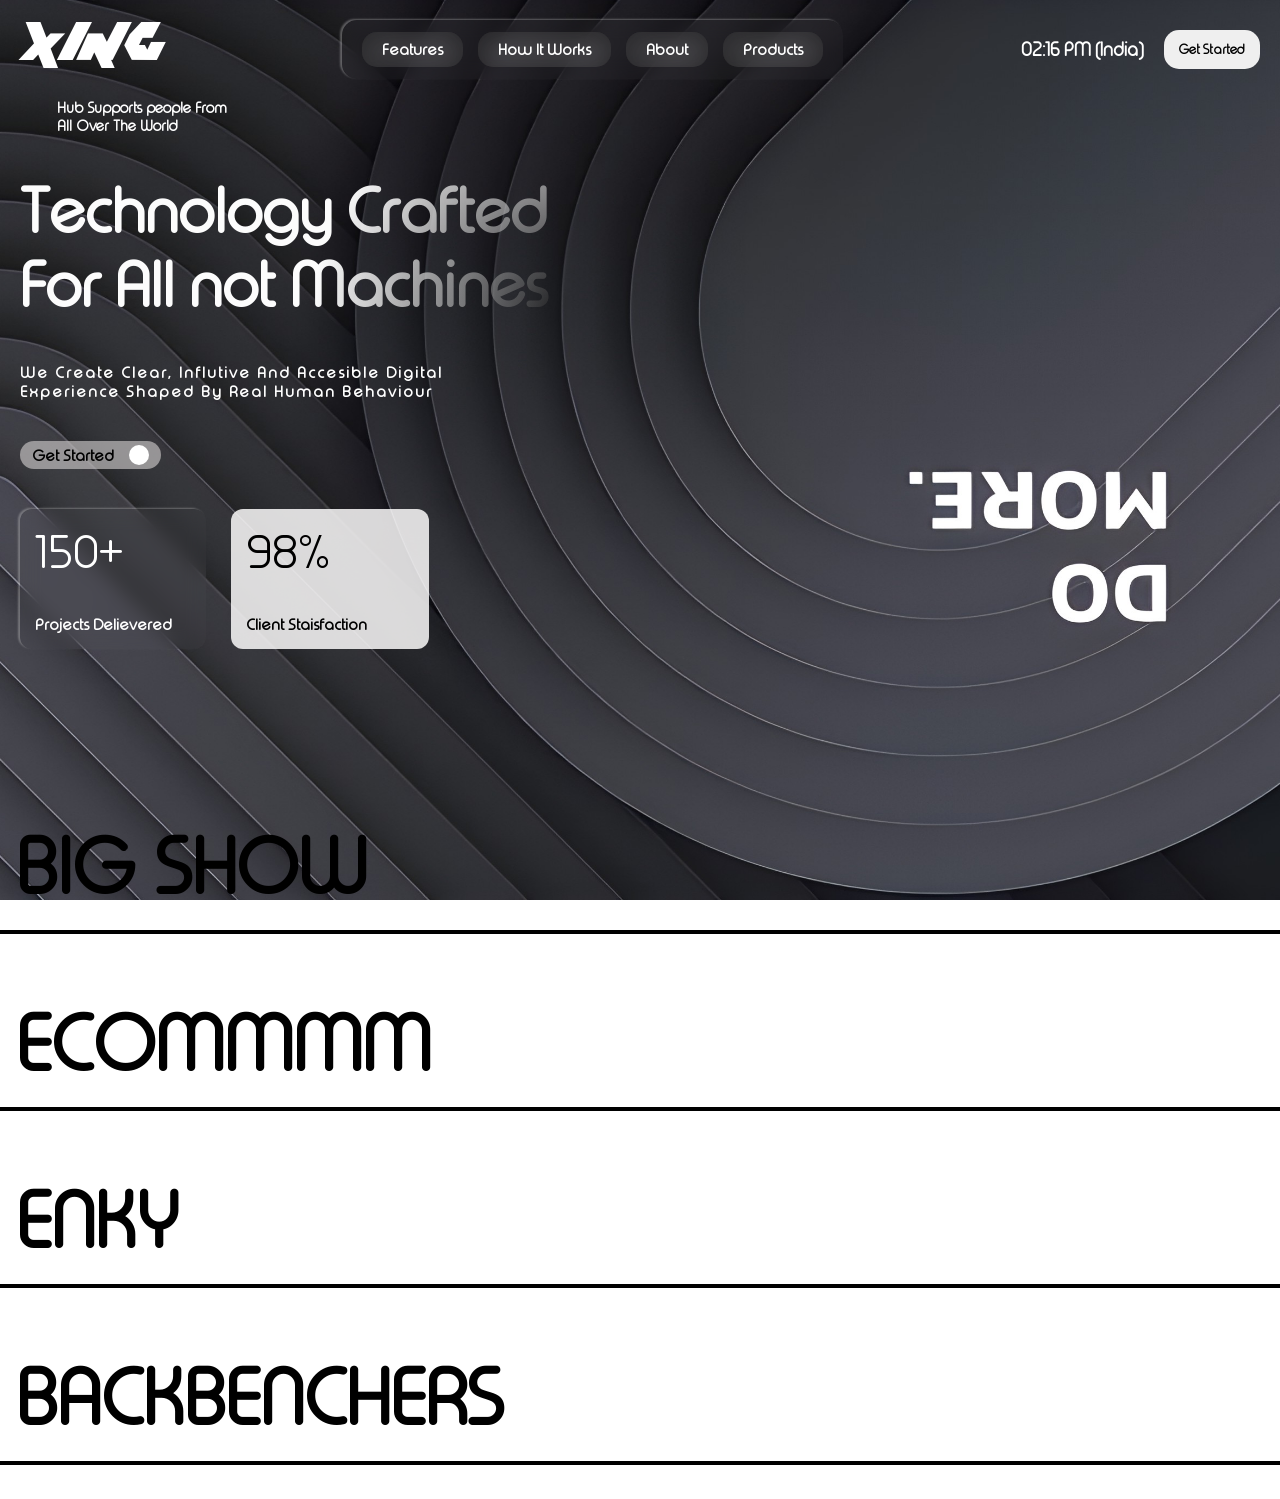
==== index.html @ c9314483 "animations" ====
<!DOCTYPE html>
<html lang="en">
<head>
    <meta charset="UTF-8">
    <meta name="viewport" content="width=device-width, initial-scale=1.0">
    <title>Design-1</title>
    <link rel="stylesheet" href="style.css">
    <link
  href="https://cdn.jsdelivr.net/npm/remixicon@4.9.0/fonts/remixicon.css"
  rel="stylesheet"
/>
</head>
<body>
<main>
    <header>
        <nav id="primaryNav">
             <h1 class="brand">Xing</h1>
              <nav id="Navigations">
                <a href="#">Features</a>
                <a href="#">How It Works</a>
                <a href="#">About</a>
                <a href="#">Products</a>
              </nav>
              <div class="Other">
              <h3>02:16 PM (India)</h3>
            <button>Get Started</button>
            </div>
            </nav>
    </header>
    <div class="writings">
      <div class="BrandLine">
        <i class=" globe ri-global-fill"></i>
        <h3>Hub Supports people From All Over The World</h3>
        </div>
        <h1 class="BigLine">Technology Crafted For All not Machines</h1>
        <h3 class="SmallLine">We Create Clear, Influtive And Accesible Digital Experience Shaped By Real Human Behaviour</h3>
        <button class="getStarted">
          Get Started <i class="right ri-arrow-right-line"></i>
        </button>
        <div class="boxes">
        <div class="box1">
          <h2>150+</h2>
          <h4>Projects Delievered <sup><i class="ri-check-line"></i></sup></h4>
        </div>
           <div class="box2">
          <h2>98%</h2>
          <h4>Client Staisfaction<sup><i class="ri-check-line"></i></sup></h4>
        </div>
        </div>
      </div>
       <section id="about">
        <div class="elem">
          <h1>Big Show<i class="arrow ri-arrow-right-line"></i></h1>
          <img src="https://i.pinimg.com/1200x/fa/55/d6/fa55d6a532e16a0dc4e11ef6059b0287.jpg" alt="">
        </div> <div class="elem">
          <h1>Ecommmm<i class="arrow ri-arrow-right-line"></i></h1>
          <img src="https://i.pinimg.com/1200x/44/50/62/445062a4ea2308675233aeeecd48b5b9.jpg" alt="">
        </div> <div class="elem">
          <h1>Enky<i class="arrow ri-arrow-right-line"></i></h1>
          <img src="https://i.pinimg.com/736x/76/6f/08/766f08d830288deddab475fd345a2144.jpg" alt="">
        </div> <div class="elem">
          <h1>Backbenchers<i class="arrow ri-arrow-right-line"></i></h1>
          <img src="https://i.pinimg.com/736x/5c/e6/9e/5ce69e7ed1590fe8e28feebffbbdf605.jpg" alt="">
        </div>
      </section>
</main>
    
      <script src="script.js"></script>
</body>
</html>
---- style.css ----
@font-face {
    font-family: primary;
    src: url(./THRUST__.TTF);
}
@font-face {
    font-family: secondary;
    src: url(./Typo_Round_Light_Demo.otf);
}
*{
    padding: 0;
    margin: 0;
    box-sizing: border-box;
    font-family: secondary;
}
html,body{
    width: 100%;
    height: 100%;
}
main{
    width: 100%;
    height: 100%;
    background: url(./wallpaper.jpg);
    background-size: cover;
    background-position: center;
}
header{
    width: 100%;
    color: white;
    padding: 20px 20px;
}
.brand{
    font-family: primary;
    font-weight: 300;
    font-size: 3rem;
}
#primaryNav{
    display: flex;
    align-items: center;
    justify-content: space-between;
}
#Navigations{
    display: flex;
    align-items: center;
    gap: 15px;
    border-radius: 15px;
    padding: 12px 20px;
    background: rgba(255, 255, 255, 0.023);
    backdrop-filter: blur(10px);
    box-shadow: -2px -1px 2px rgba(207, 205, 205, 0.368);
}
#Navigations a{
    position: relative;
    border-radius: 15px;
    text-decoration: none;
    color: white;
    padding: 8px 20px;
    background: rgba(255, 255, 255, 0.150);
    backdrop-filter: blur(10px);
   box-shadow:inset 0 4px 30px rgba(0, 0, 0, 0.402);
   font-weight: 600;
}
a::before{
    content: '';
    position: absolute;
    display: block;
    width: 60%;
    height: 2px;
    left: 20%;
    bottom:20%;
    background-color: white;
    transform: scaleX(0);
    transition: transform 0.3s cubic-bezier(0.25, 0.46, 0.45, 0.94);
}
a:hover::before{
    transform: scaleX(1);
}
.Other{
    display: flex;
    align-items: center;
    gap: 20px;
}
.Other>button{
    padding: 12px 15px;
    border-radius: 15px;
    border: none;
    font-weight: 600;
}
.writings{
    padding: 0px 20px;
    display: flex;
    flex-direction: column;
    color: white;
    gap: 40px;
}
.globe{
    color: white;
    padding: 0px 12px;
    font-weight: 400;
    font-size: 2rem;
    border-right:3px solid white;
}
.BrandLine{
    display: flex;
    align-items: center;
    gap:10px;
    width: 70%;
    color: white;
    font-size: 0.8rem;
}
.BrandLine h3{
    width: 20%;
}
.BigLine{
background: radial-gradient(circle at right bottom, #0000005d 1%, #fcfcfc 46%);
 font-size: 4rem;
    width: 45%;
 color: transparent;
background-clip: text;
}
.SmallLine{
    width: 35%;
    letter-spacing: 2px;
    font-size: 1rem;
}
.getStarted{
    width: fit-content;
     padding: 4px 12px;
     display: flex;
     align-items: center;
     font-weight: 600;
     gap: 15px;
     font-size: 1rem;
     border-radius: 50px;
     border: none;
     background-color: rgba(203, 200, 200, 0.648);
}
.getStarted .right{
    background-color: white;
    padding: 10px 10px;
    border-radius: 50%;
    transition: transform 0.5s cubic-bezier(0.25, 0.46, 0.45, 0.94);

}
.getStarted:hover .right{
    transform: rotate(-60deg);
}
.boxes{
    display: flex;
    gap: 2%;
}
.box1{
      width: 15%;
    height: 140px;
    display: flex;
    justify-content: space-between;
    flex-direction: column;
    padding: 15px 15px;
    border-radius: 12px;
    background: rgba(255, 255, 255, 0.023);
    backdrop-filter: blur(10px);
    box-shadow: -2px -1px 2px rgba(207, 205, 205, 0.368);
}
.box2{
    width: 16%;
    height: 140px;
    display: flex;
    justify-content: space-between;
    flex-direction: column;
    padding: 15px 15px;
    border-radius: 12px;
    background: rgba(255, 254, 254, 0.831);
    color: black;
}
.box1 h2{
    font-size: 3rem;
      font-weight: 400;
}
.box2 h2{
        font-size: 3rem;
      font-weight: 400;
}
#about{
    margin-top: 12vh;
    animation: reveal;
    animation-timeline: view();
}
@keyframes reveal{
    0%{
    opacity: 0;
    scale: 0.50;
    }
    50%{
    opacity: 1;
    scale: 1;
    }
}
.elem{
    width: 100%;
    height: fit-content;
    display: flex;
    align-items: center;
    padding:1rem 1rem;
    padding-top: 4rem;
    border-bottom: 4px solid black;
    position: relative;
}
.elem:nth-child(1):hover{
    color: rgb(255, 123, 0);
    letter-spacing: 4px;
    transition: 0.3s all cubic-bezier(0.445, 0.05, 0.55, 0.95);
    background-color: grey;
}
.elem:nth-child(2):hover{
    color: rgb(255, 123, 0);
    letter-spacing: 4px;
    transition: 0.3s all cubic-bezier(0.445, 0.05, 0.55, 0.95);
      
}.elem:nth-child(3):hover{
    color: rgb(255, 123, 0);
    letter-spacing: 4px;
    transition: 0.3s all cubic-bezier(0.445, 0.05, 0.55, 0.95);
}.elem:nth-child(4):hover{
    color: rgb(255, 123, 0);
    letter-spacing: 4px;
    transition: 0.3s all cubic-bezier(0.445, 0.05, 0.55, 0.95);
}
.elem img{
    width: 50%;
    height: 200px;
    opacity: 0;
    object-fit: cover;
    position: absolute;
    border-radius: 12px;
    transition: all 0.2s cubic-bezier(0.445, 0.05, 0.55, 0.95);
}
.elem h1{
    text-transform: uppercase;
    font-size: 5rem;
}
.elem .arrow{
    display: inline-block;
    font-weight: 100;
}
.elem::-webkit-scrollbar{
    display: none;
}
.elem:hover h1>i{
    transform: rotate(-30deg);
    transition: transform 0.6s cubic-bezier(0.25, 0.46, 0.45, 0.94);
}
@media (max-width: 900px){
    main{
        display: flex;
        flex-direction: column;
        justify-content: space-between;
    }
    .brand{
        font-size: 1.5rem;
    }
    #Navigations{
        display: none;
    }
    .Other h3{
        font-size: 0.6rem;
    }
     .Other button{
            padding: 10px 10px;
        font-size: 0.6rem;
    }
    .writings{
        align-items: center;
        padding: 3rem 0.2rem;
    }
    .globe{
        font-size: 2rem;
    }
    .BrandLine{
        width: 70%;
        margin: auto;
    }
    .BrandLine h3{
        font-size: 0.6rem;
        width: 40%;
    }
    .BigLine{
    font-size: 3rem;
     text-align: center;
     width: 100%;
    }
    .SmallLine{
        font-size: 0.6rem;
        width: 70%;
        text-align: center;
    }
    .boxes{
        gap: 2rem;
    }
    .box1{
        width: 50%;
        font-size: 0.8rem;
    }
    .box1 h2{
        font-size:2.3rem;
    }
      .box2{
        width: 50%;
        font-size: 0.8rem;
    }
    .box2 h2{
        font-size:2.3rem;
    }
}
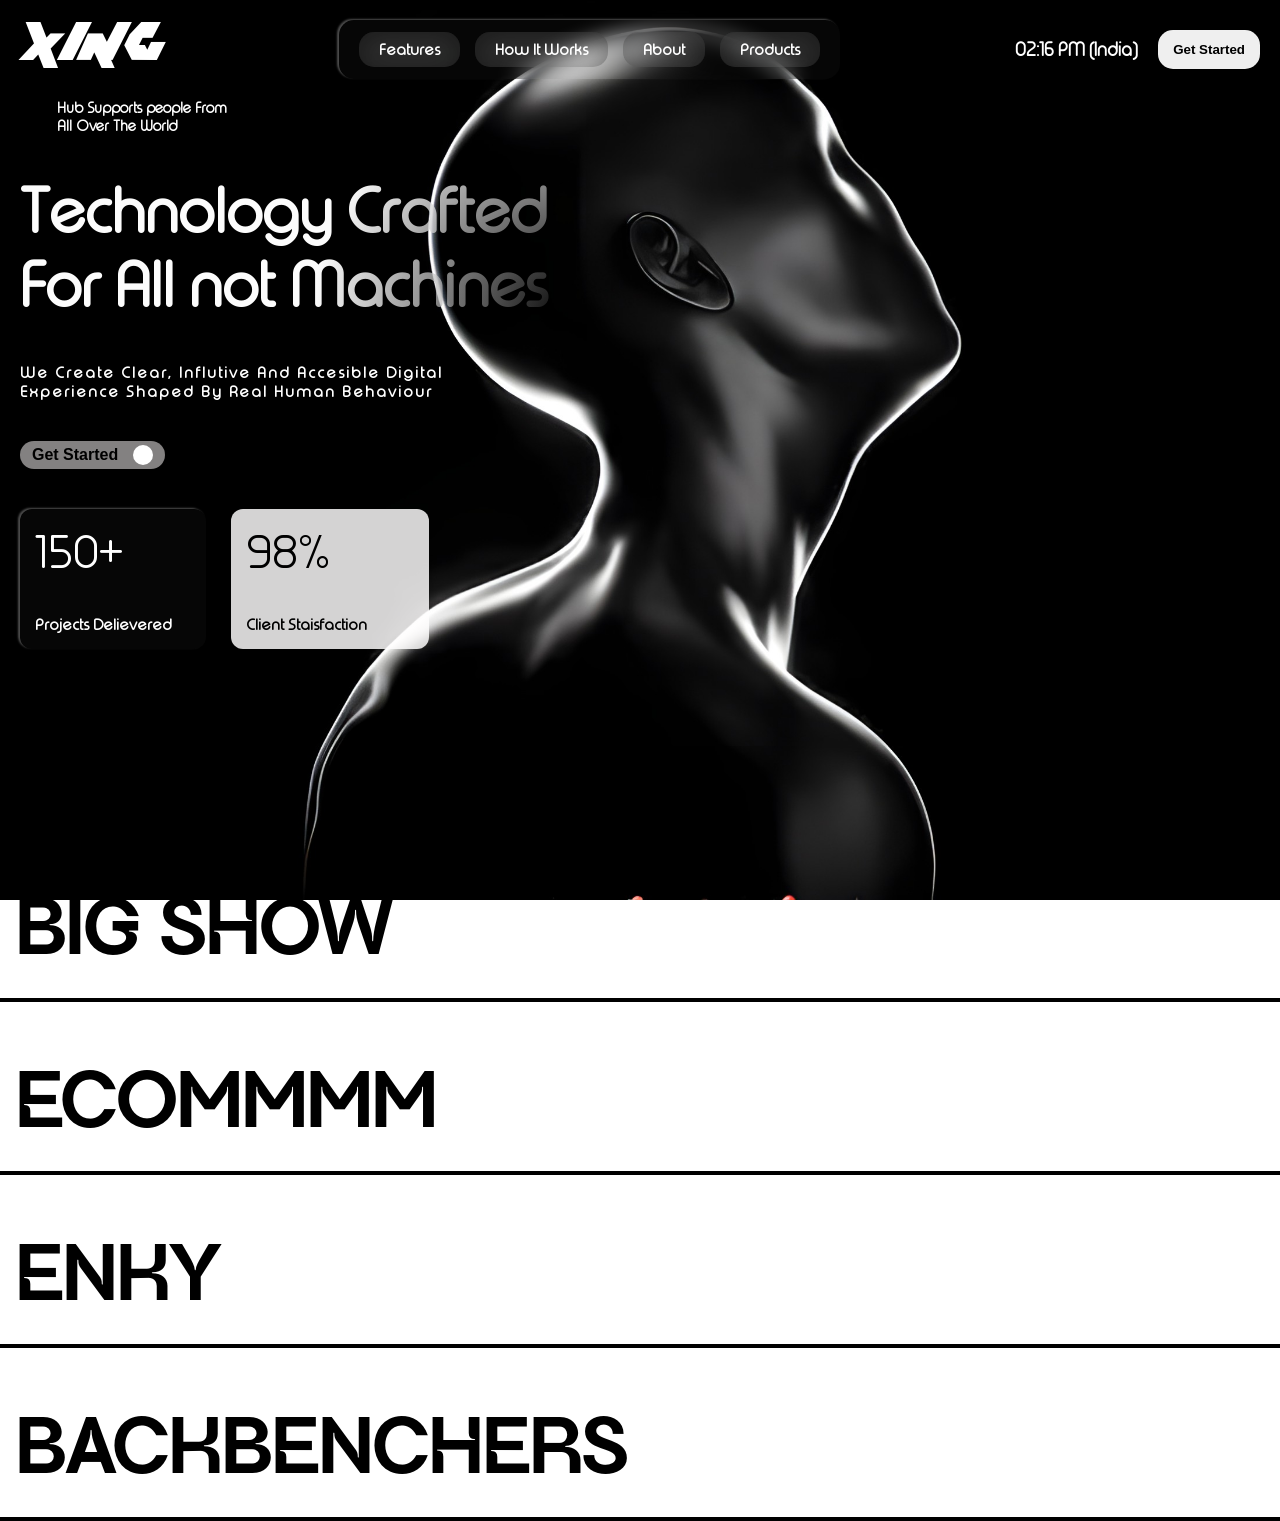
==== commit 72caca21: "section 2 done" ====
--- a/index.html
+++ b/index.html
@@ -63,6 +63,7 @@
           <img src="https://i.pinimg.com/736x/5c/e6/9e/5ce69e7ed1590fe8e28feebffbbdf605.jpg" alt="">
         </div>
       </section>
+      <section id=""></section>
 </main>
     
       <script src="script.js"></script>
--- a/style.css
+++ b/style.css
@@ -5,23 +5,33 @@
 @font-face {
     font-family: secondary;
     src: url(./Typo_Round_Light_Demo.otf);
+}
+@font-face {
+    font-family: about;
+    src: url(./gafter.otf);
 }
 *{
     padding: 0;
     margin: 0;
     box-sizing: border-box;
-    font-family: secondary;
 }
 html,body{
     width: 100%;
     height: 100%;
 }
 main{
+    font-family: secondary;
     width: 100%;
     height: 100%;
     background: url(./wallpaper.jpg);
     background-size: cover;
     background-position: center;
+}
+html{
+    scroll-behavior: smooth;
+}
+html::-webkit-scrollbar{
+    display: none;
 }
 header{
     width: 100%;
@@ -180,9 +190,13 @@
       font-weight: 400;
 }
 #about{
-    margin-top: 12vh;
+    margin-top: 20vh;
     animation: reveal;
     animation-timeline: view();
+    overflow-x: hidden;
+}
+#about::-webkit-scrollbar{
+    display: none;
 }
 @keyframes reveal{
     0%{
@@ -199,29 +213,33 @@
     height: fit-content;
     display: flex;
     align-items: center;
+    font-family: about;
     padding:1rem 1rem;
     padding-top: 4rem;
     border-bottom: 4px solid black;
     position: relative;
 }
 .elem:nth-child(1):hover{
-    color: rgb(255, 123, 0);
-    letter-spacing: 4px;
+    color:white;
+    letter-spacing: 10px;
     transition: 0.3s all cubic-bezier(0.445, 0.05, 0.55, 0.95);
-    background-color: grey;
+    background-color: black;
 }
 .elem:nth-child(2):hover{
-    color: rgb(255, 123, 0);
-    letter-spacing: 4px;
+    color:white;
+    letter-spacing: 10px;
+    background-color: black;
     transition: 0.3s all cubic-bezier(0.445, 0.05, 0.55, 0.95);
       
 }.elem:nth-child(3):hover{
-    color: rgb(255, 123, 0);
-    letter-spacing: 4px;
+    color: white;
+    letter-spacing: 10px;
+    background-color: black;
     transition: 0.3s all cubic-bezier(0.445, 0.05, 0.55, 0.95);
 }.elem:nth-child(4):hover{
-    color: rgb(255, 123, 0);
-    letter-spacing: 4px;
+    color: white;
+    letter-spacing: 10px;
+    background-color: black;
     transition: 0.3s all cubic-bezier(0.445, 0.05, 0.55, 0.95);
 }
 .elem img{
@@ -231,11 +249,12 @@
     object-fit: cover;
     position: absolute;
     border-radius: 12px;
-    transition: all 0.2s cubic-bezier(0.445, 0.05, 0.55, 0.95);
+    transition: all 0.4s cubic-bezier(0.445, 0.05, 0.55, 0.95);
 }
 .elem h1{
     text-transform: uppercase;
     font-size: 5rem;
+    font-weight: 300;
 }
 .elem .arrow{
     display: inline-block;
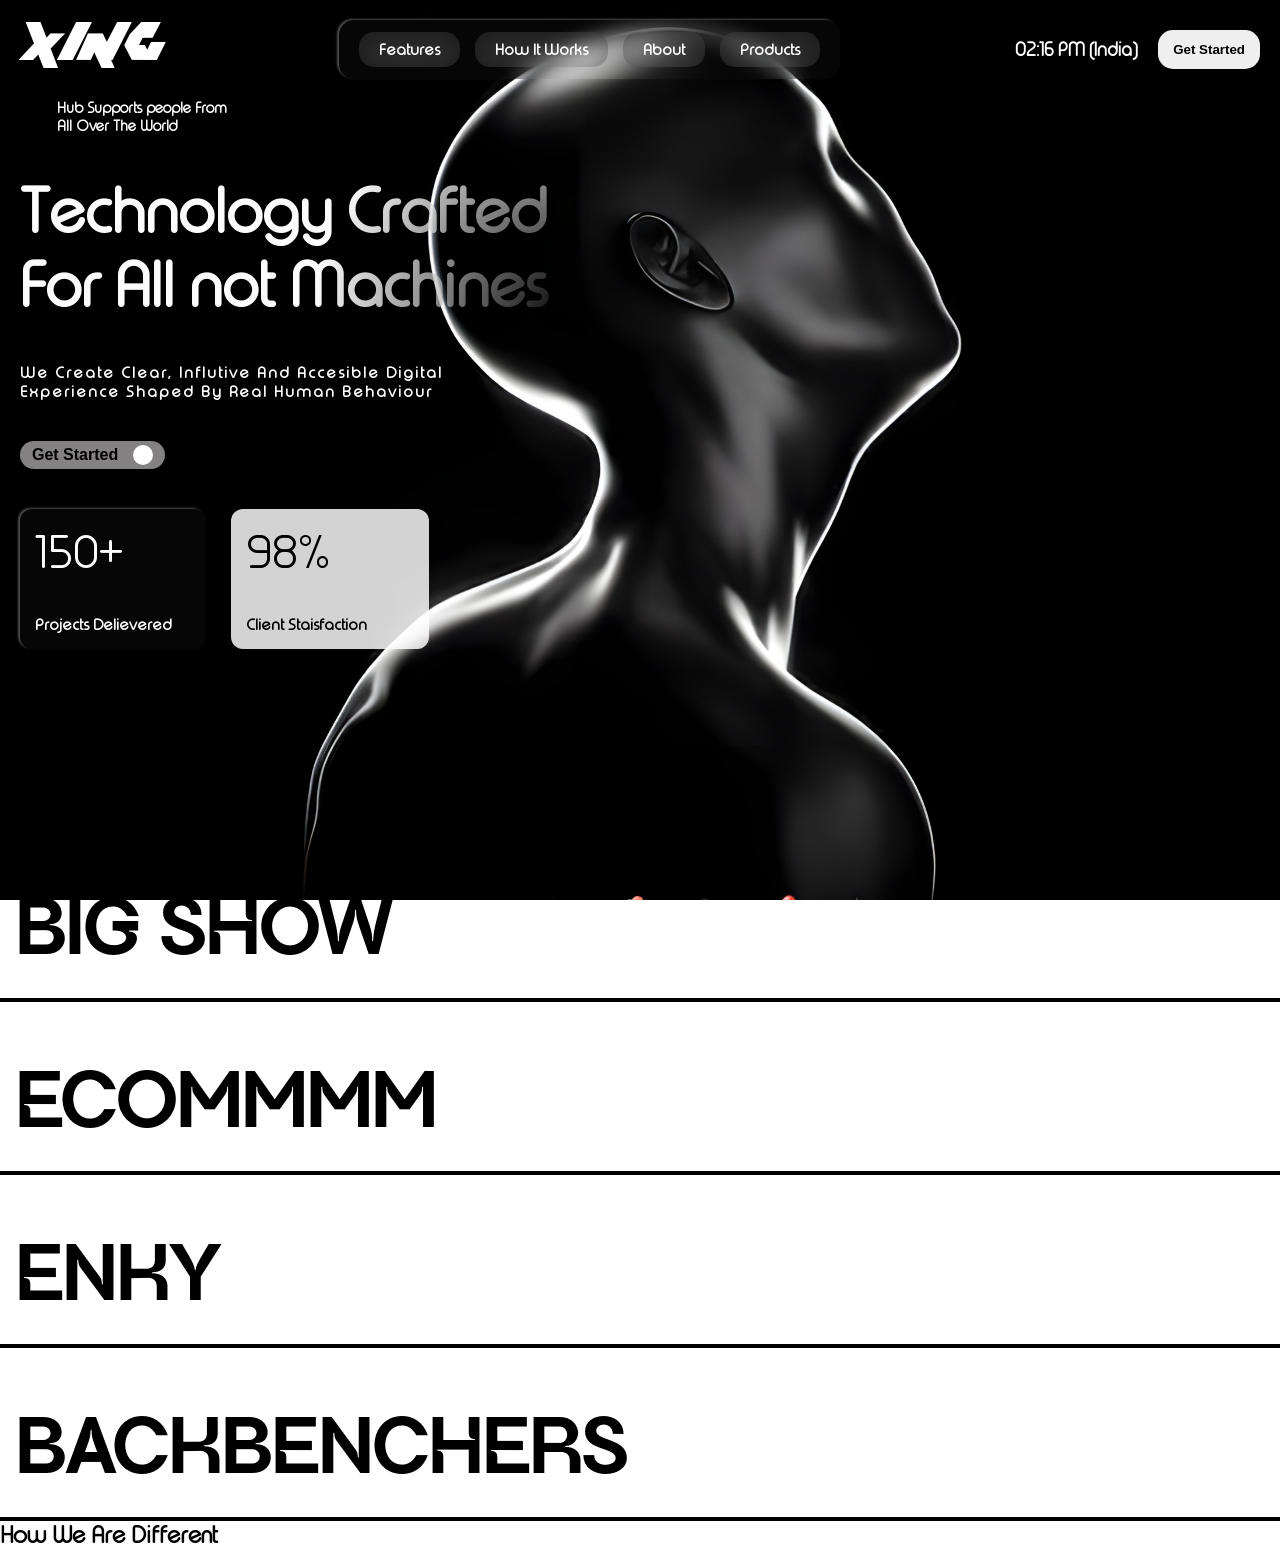
==== commit a100fccc: "feature section" ====
--- a/index.html
+++ b/index.html
@@ -63,7 +63,10 @@
           <img src="https://i.pinimg.com/736x/5c/e6/9e/5ce69e7ed1590fe8e28feebffbbdf605.jpg" alt="">
         </div>
       </section>
-      <section id=""></section>
+      <section id="fetaure">
+        <h1>How We Are Different</h1>
+        
+      </section>
 </main>
     
       <script src="script.js"></script>
--- a/style.css
+++ b/style.css
@@ -193,6 +193,7 @@
     margin-top: 20vh;
     animation: reveal;
     animation-timeline: view();
+    animation-range: entry 0% exit 80%;
     overflow-x: hidden;
 }
 #about::-webkit-scrollbar{
@@ -201,7 +202,7 @@
 @keyframes reveal{
     0%{
     opacity: 0;
-    scale: 0.50;
+    scale: 0.70;
     }
     50%{
     opacity: 1;
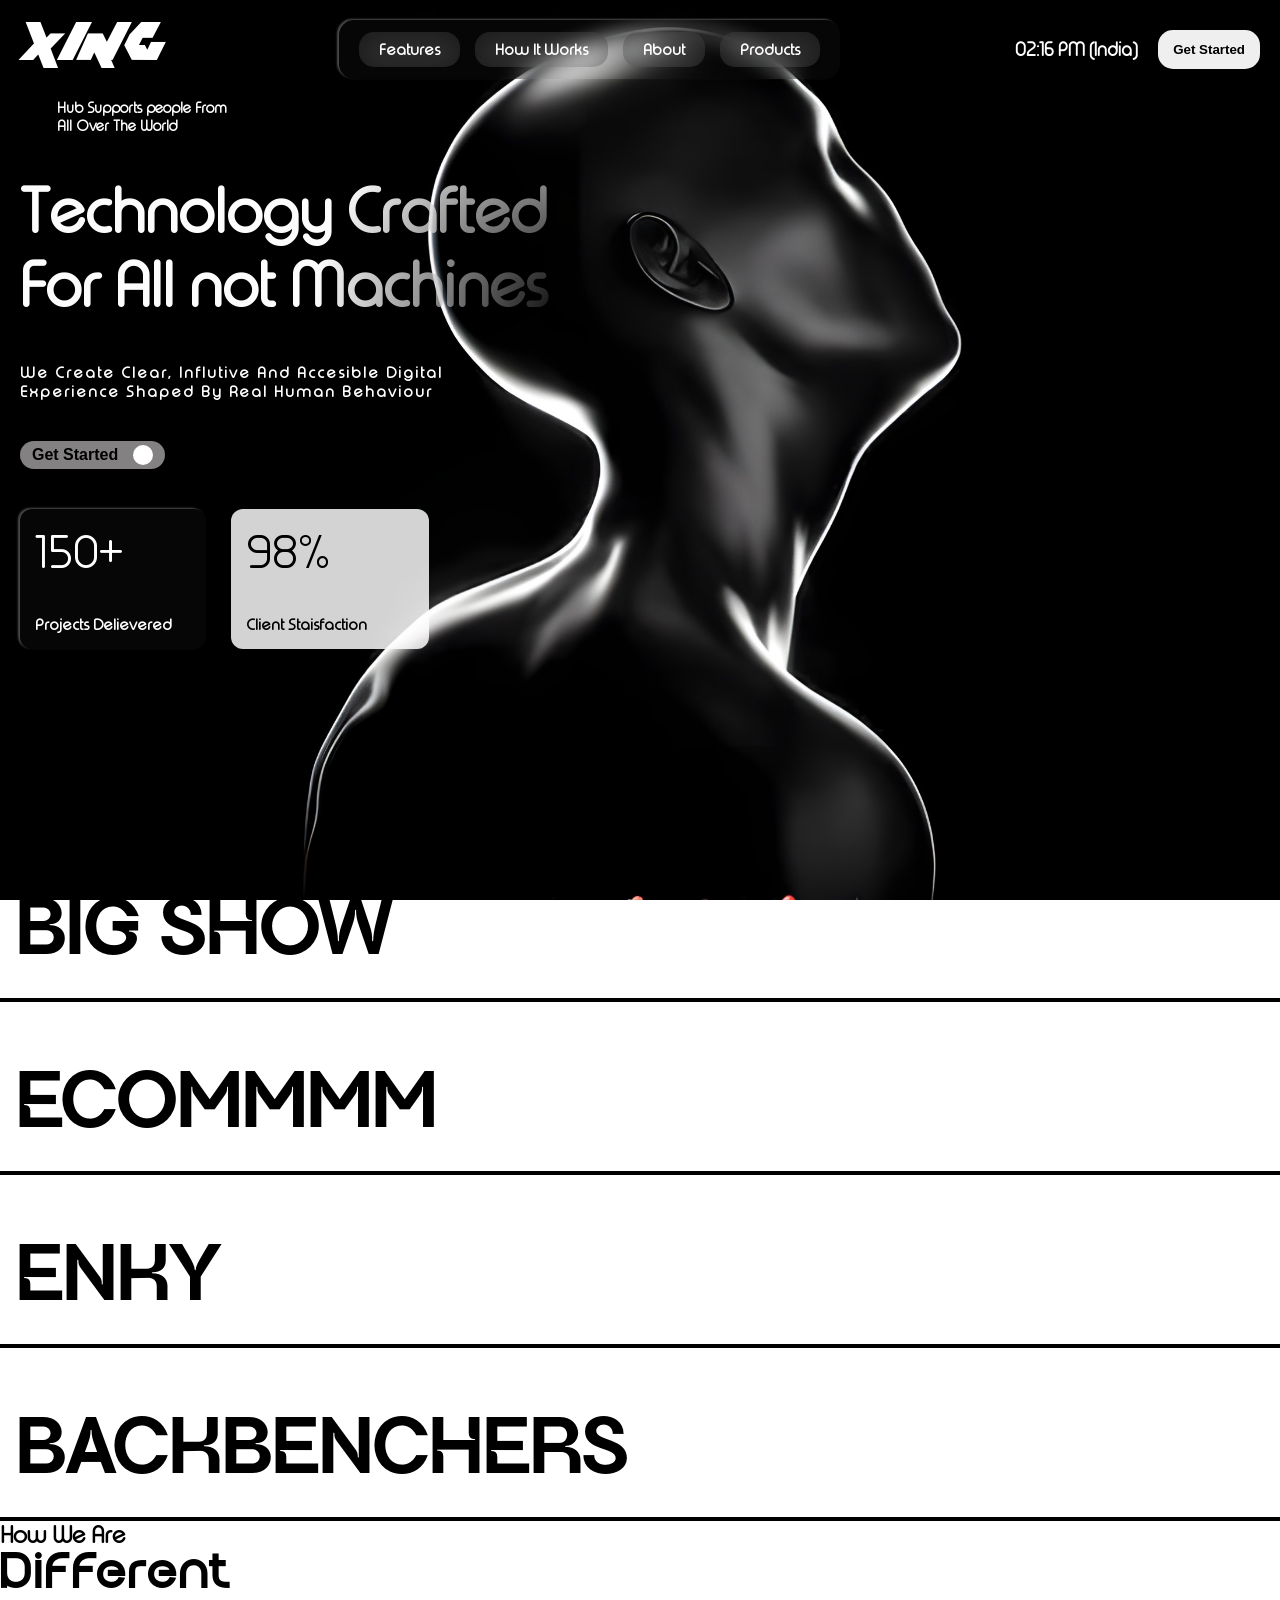
==== commit bf7b364f: "feature page" ====
--- a/index.html
+++ b/index.html
@@ -63,9 +63,9 @@
           <img src="https://i.pinimg.com/736x/5c/e6/9e/5ce69e7ed1590fe8e28feebffbbdf605.jpg" alt="">
         </div>
       </section>
-      <section id="fetaure">
-        <h1>How We Are Different</h1>
-        
+      <section id="feature">
+        <h1 class="featLine">How We Are <br><span>Different</span></h1>
+
       </section>
 </main>
     
--- a/style.css
+++ b/style.css
@@ -9,6 +9,10 @@
 @font-face {
     font-family: about;
     src: url(./gafter.otf);
+}
+@font-face {
+    font-family: kregan;
+    src: url(./Kregan\ DEMO.otf);
 }
 *{
     padding: 0;
@@ -268,6 +272,21 @@
     transform: rotate(-30deg);
     transition: transform 0.6s cubic-bezier(0.25, 0.46, 0.45, 0.94);
 }
+#feature{
+    width: 100%;
+    height: 300vh;
+    animation: slideUp;
+    animation-timeline: scroll();
+    animation-range: entry 10% exit 80%;
+}
+.featLine span{
+    font-size: 3rem;
+    font-family: kregan;
+    font-weight: 700;
+    letter-spacing: 4px;
+}
+@keyframes slideUp{
+}
 @media (max-width: 900px){
     main{
         display: flex;
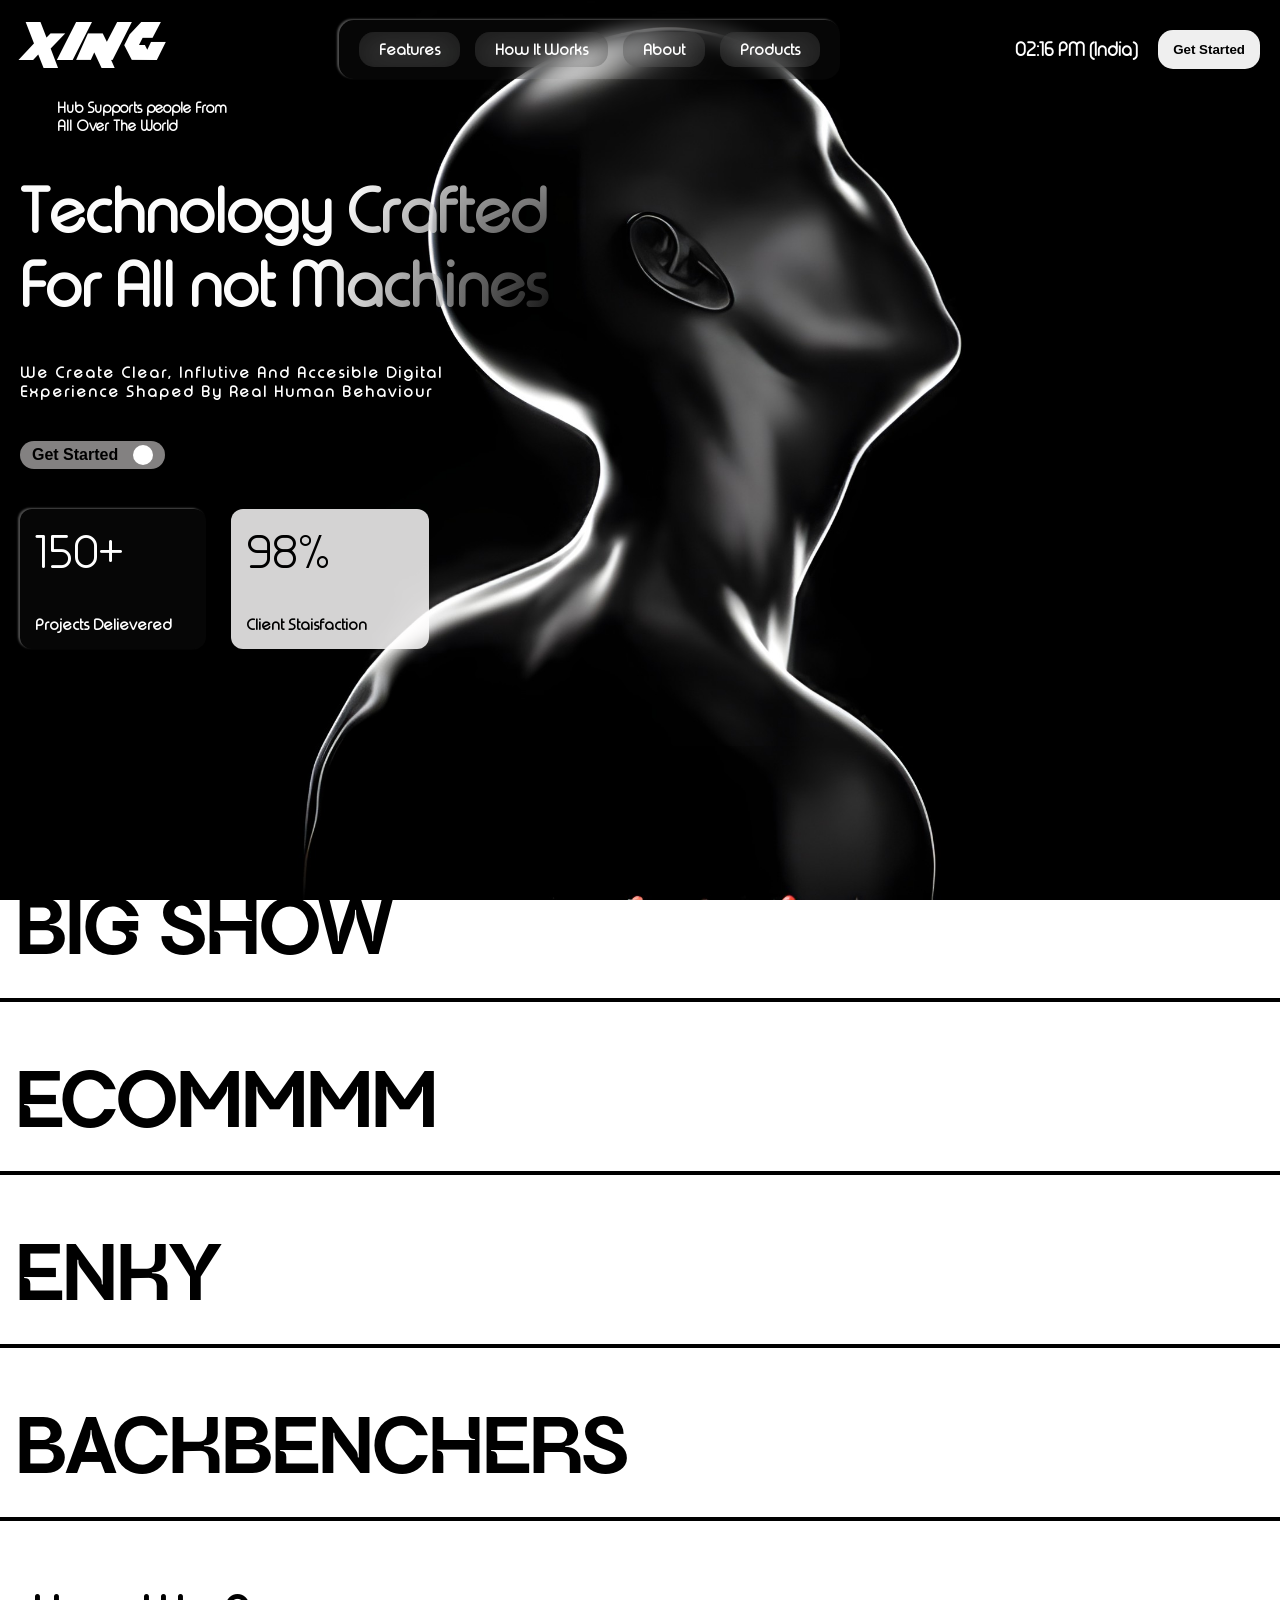
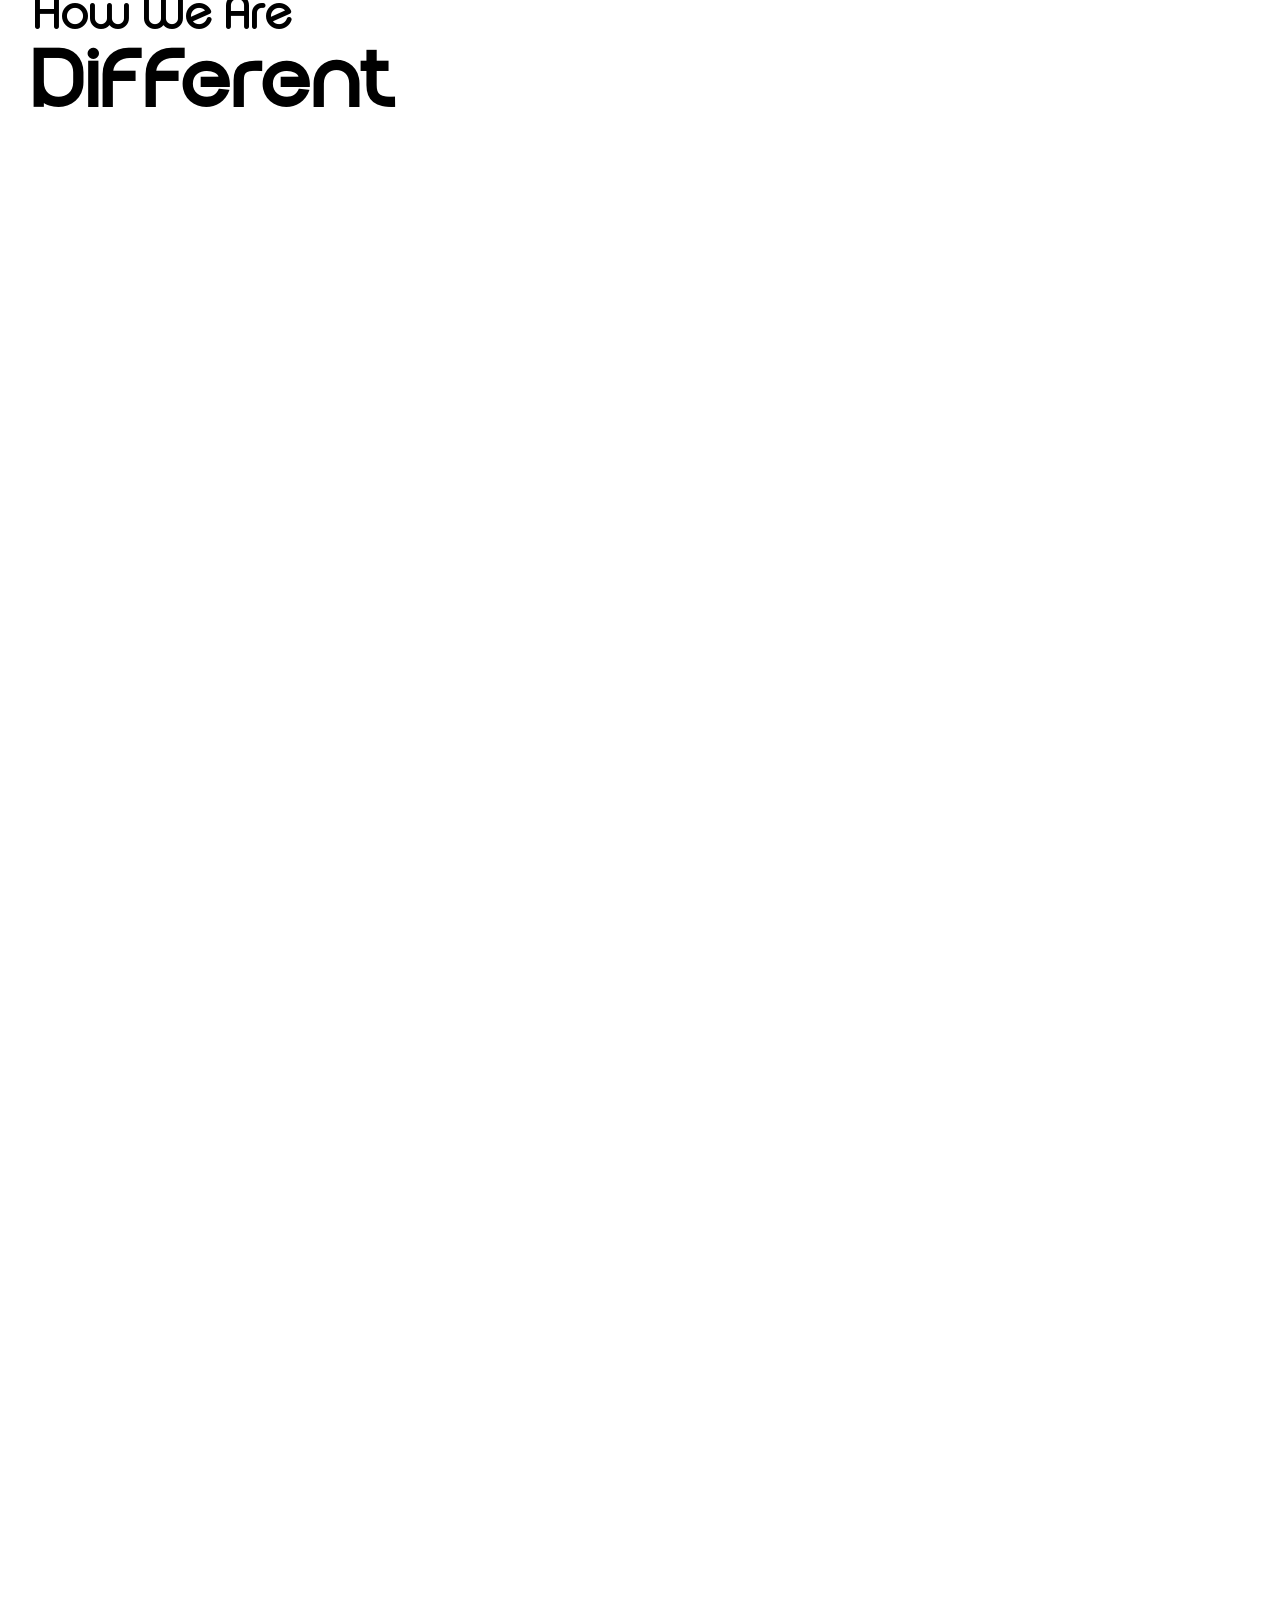
==== commit 124ef672: "reveal animation" ====
--- a/index.html
+++ b/index.html
@@ -65,7 +65,18 @@
       </section>
       <section id="feature">
         <h1 class="featLine">How We Are <br><span>Different</span></h1>
-
+        <div class="featurebox">
+          <h1>Eager to Benefit</h1>
+          <h3>We Always try to make most profit to you</h3>
+        </div>
+        <div class="featurebox">
+          <h1>Eager to Benefit</h1>
+          <h3>We Always try to make most profit to you</h3>
+        </div>
+        <div class="featurebox">
+          <h1>Eager to Benefit</h1>
+          <h3>We Always try to make most profit to you</h3>
+        </div>
       </section>
 </main>
     
--- a/style.css
+++ b/style.css
@@ -254,7 +254,7 @@
     object-fit: cover;
     position: absolute;
     border-radius: 12px;
-    transition: all 0.4s cubic-bezier(0.445, 0.05, 0.55, 0.95);
+    transition: all 0.2s cubic-bezier(0.445, 0.05, 0.55, 0.95);
 }
 .elem h1{
     text-transform: uppercase;
@@ -275,17 +275,79 @@
 #feature{
     width: 100%;
     height: 300vh;
+    padding: 4rem 2rem;
     animation: slideUp;
     animation-timeline: scroll();
-    animation-range: entry 10% exit 80%;
+    animation-range: entry 10% exit 90%;
+}
+@keyframes slideUp {
+    0%{
+        background-color: white;
+    }
+    10%{
+        background-color: white;
+    }
+    30%{
+        background-color: white;
+    }
+    35%{
+        background-color: black;
+    }
+    90%{
+        background-color: black;
+    }
 }
 .featLine span{
-    font-size: 3rem;
+    font-size: 5rem;
     font-family: kregan;
     font-weight: 700;
     letter-spacing: 4px;
 }
-@keyframes slideUp{
+.featLine{
+    font-size: 3rem;
+    animation: colorChange;
+    animation-timeline: view();
+}
+.featurebox{
+    margin-top: 15vh;
+    padding: 2rem;
+    display: flex;
+    flex-direction: column;
+    justify-content: center;
+    align-items: flex-end;
+    color:white;
+    gap: 5px;
+    margin-bottom: 3rem;
+    transform: translateY(40px);
+    opacity: 0;
+}
+.featurebox.animate{
+    animation: reveal 0.4s ease forwards;
+}
+@keyframes reveal {
+    to {
+        opacity: 1;
+        transform: translateY(0);
+    }
+}
+.featurebox h1{
+    font-size: 3rem;
+    letter-spacing: 5px;
+    color: red;
+}
+@keyframes colorChange{
+    0%{
+        color: black;
+    }
+    50%{
+        color: white;
+    }
+    80%{
+        color: white;
+    }
+    100%{
+        color: black;
+    }
 }
 @media (max-width: 900px){
     main{
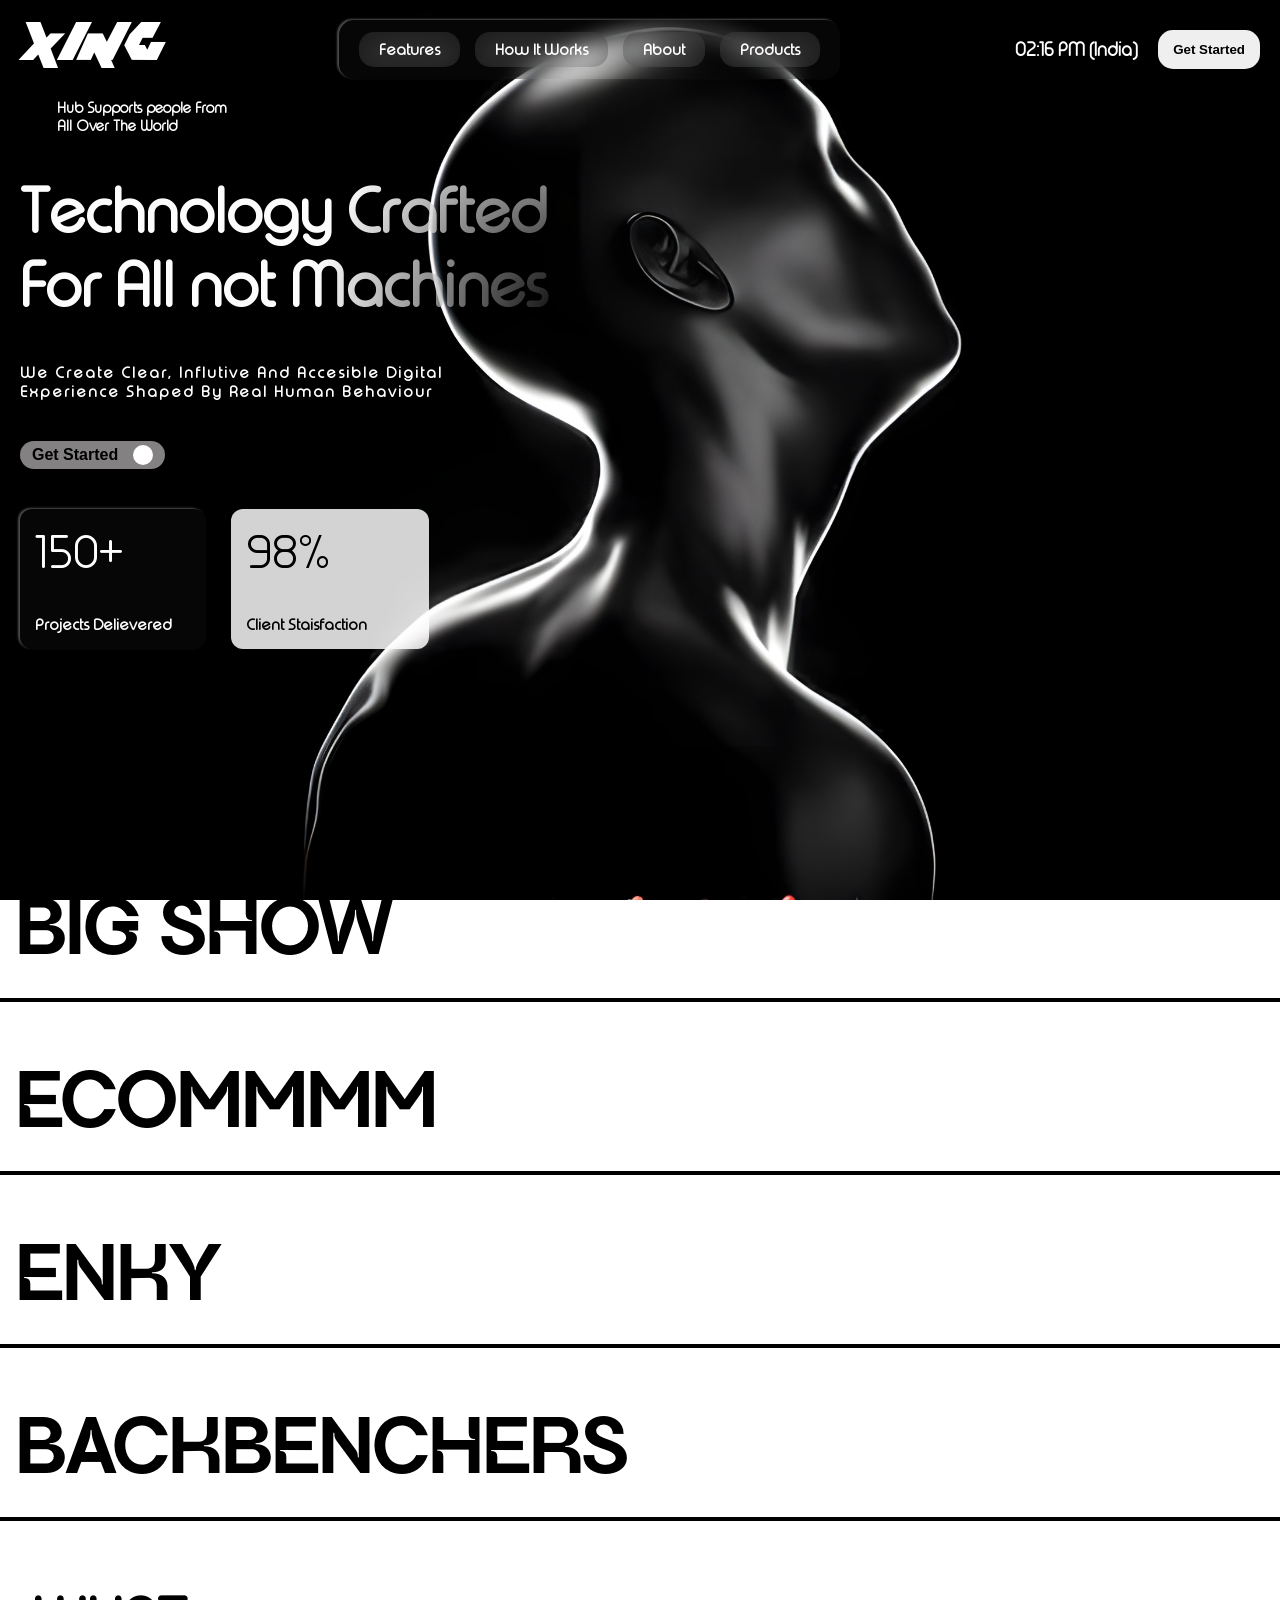
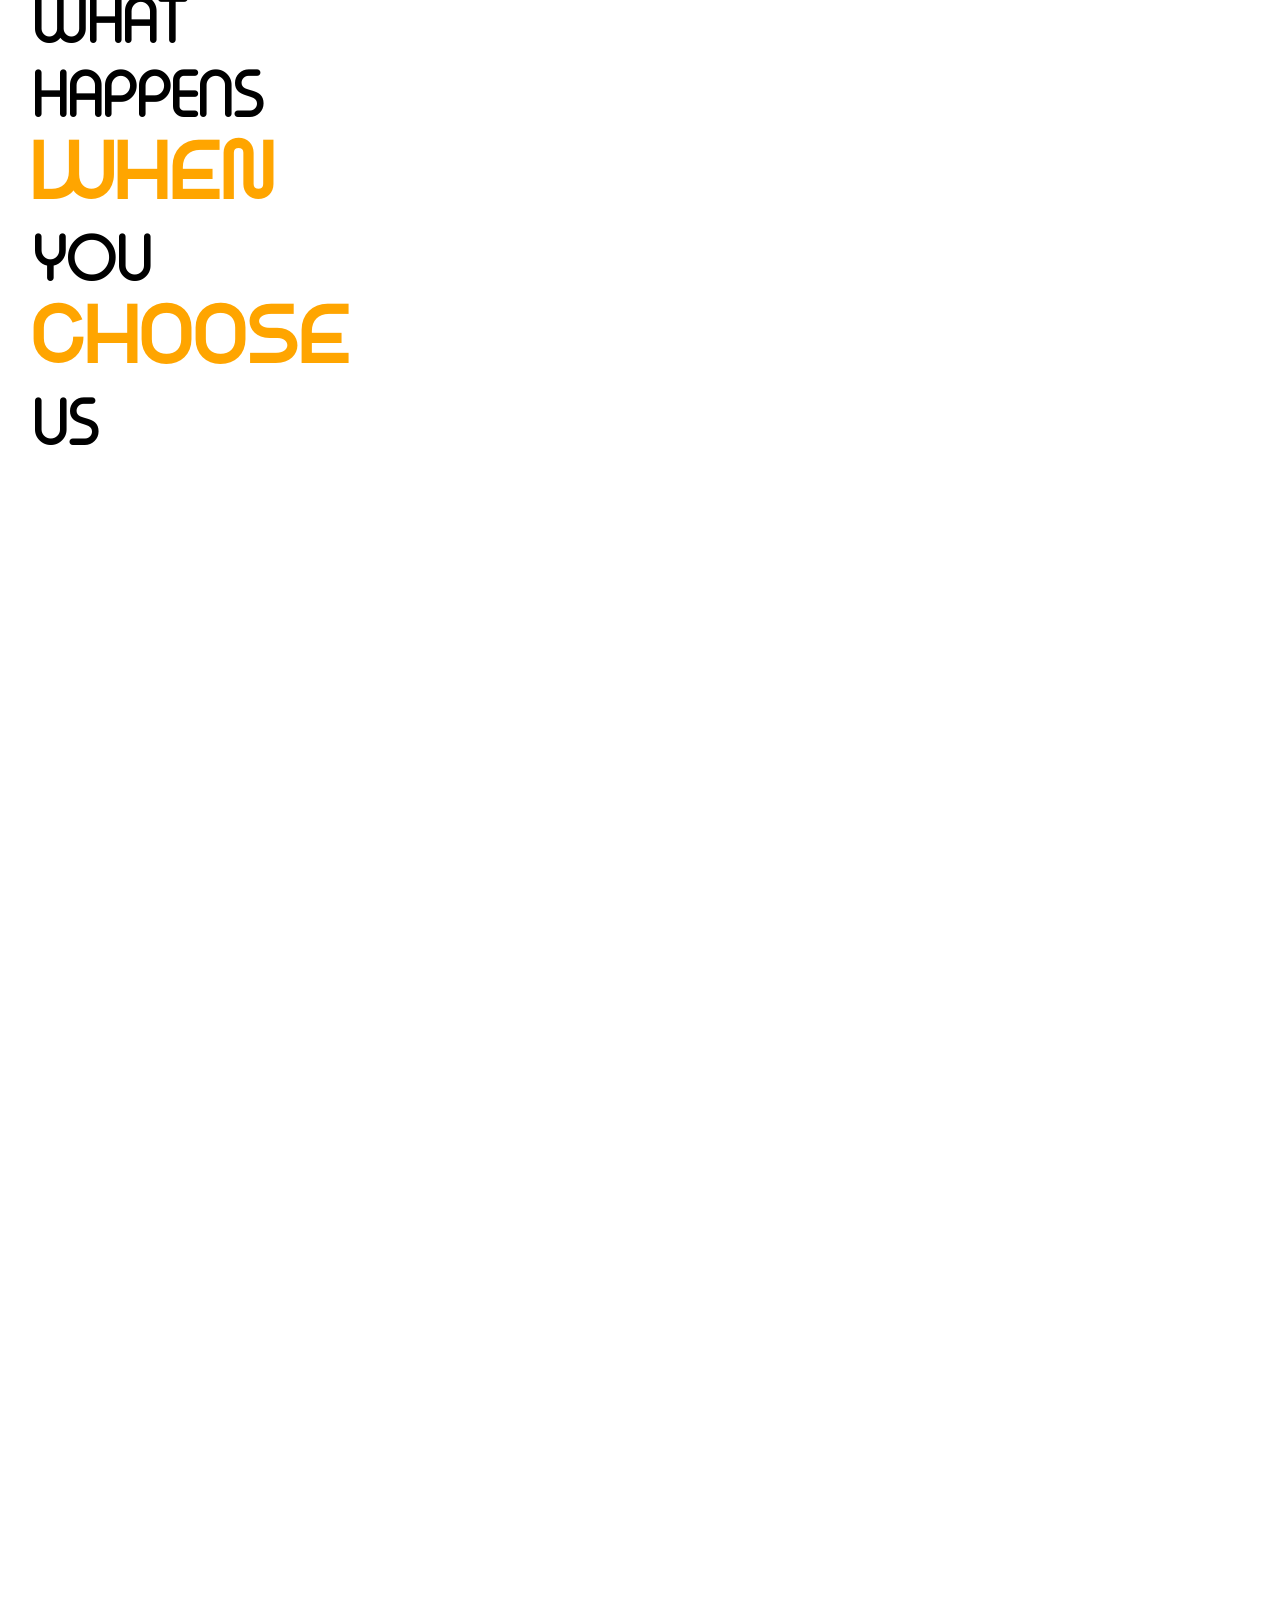
==== commit 8b7d75a7: "feature box animation" ====
--- a/index.html
+++ b/index.html
@@ -64,14 +64,15 @@
         </div>
       </section>
       <section id="feature">
-        <h1 class="featLine">How We Are <br><span>Different</span></h1>
+        <h1 class="featLine">What Happens <br><span>when</span> You <span>Choose</span> Us</h1>
         <div class="featurebox">
-          <h1>Eager to Benefit</h1>
-          <h3>We Always try to make most profit to you</h3>
+          <h1>Be The <span>Brand</span></h1>
+          <h3>They Notice</h3>
+          <h1>Even<span> In The Crowd</span></h1>
         </div>
         <div class="featurebox">
-          <h1>Eager to Benefit</h1>
-          <h3>We Always try to make most profit to you</h3>
+          <h1>Be the One</h1>
+          <h3>They remember</h3>
         </div>
         <div class="featurebox">
           <h1>Eager to Benefit</h1>
--- a/style.css
+++ b/style.css
@@ -86,6 +86,7 @@
     transition: transform 0.3s cubic-bezier(0.25, 0.46, 0.45, 0.94);
 }
 a:hover::before{
+    background-color: black;
     transform: scaleX(1);
 }
 .Other{
@@ -273,12 +274,13 @@
     transition: transform 0.6s cubic-bezier(0.25, 0.46, 0.45, 0.94);
 }
 #feature{
+    position: relative;
     width: 100%;
-    height: 300vh;
+    height: 280vh;
     padding: 4rem 2rem;
     animation: slideUp;
     animation-timeline: scroll();
-    animation-range: entry 10% exit 90%;
+    animation-range: entry 10% exit 100%;
 }
 @keyframes slideUp {
     0%{
@@ -302,14 +304,18 @@
     font-family: kregan;
     font-weight: 700;
     letter-spacing: 4px;
+    color: orange;
 }
 .featLine{
-    font-size: 3rem;
+    width: 30%;
+    position: sticky;
+    font-size: 4rem;
+    text-transform: uppercase;
     animation: colorChange;
     animation-timeline: view();
 }
 .featurebox{
-    margin-top: 15vh;
+    margin-top: 25vh;
     padding: 2rem;
     display: flex;
     flex-direction: column;
@@ -318,11 +324,12 @@
     color:white;
     gap: 5px;
     margin-bottom: 3rem;
-    transform: translateY(40px);
+    transform: translateY(140px);
     opacity: 0;
 }
 .featurebox.animate{
-    animation: reveal 0.4s ease forwards;
+    animation: reveal;
+    animation-timeline: view();
 }
 @keyframes reveal {
     to {
@@ -330,10 +337,11 @@
         transform: translateY(0);
     }
 }
-.featurebox h1{
-    font-size: 3rem;
+#feature:nth-child(1){
+    color:white;
+    font-family: kregan;
+    font-size: 5rem;
     letter-spacing: 5px;
-    color: red;
 }
 @keyframes colorChange{
     0%{
@@ -343,7 +351,7 @@
         color: white;
     }
     80%{
-        color: white;
+        color: black;
     }
     100%{
         color: black;
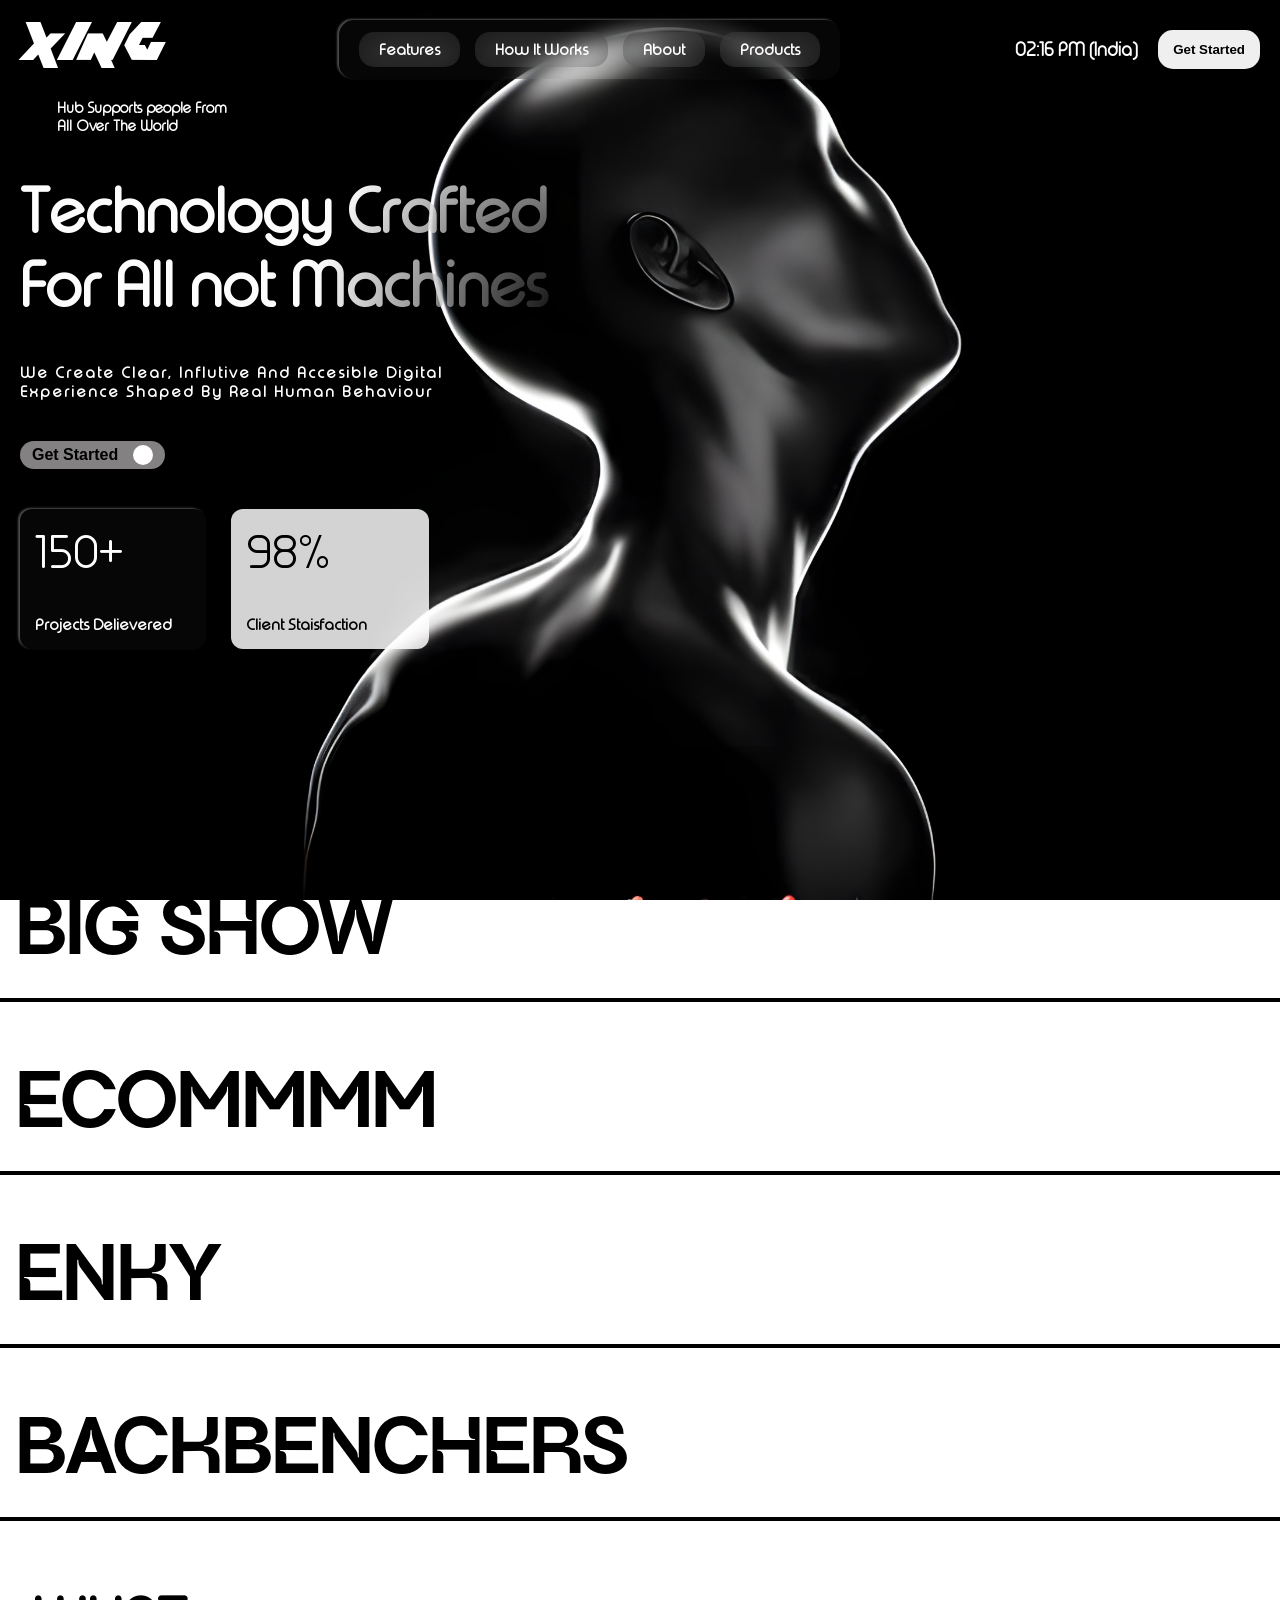
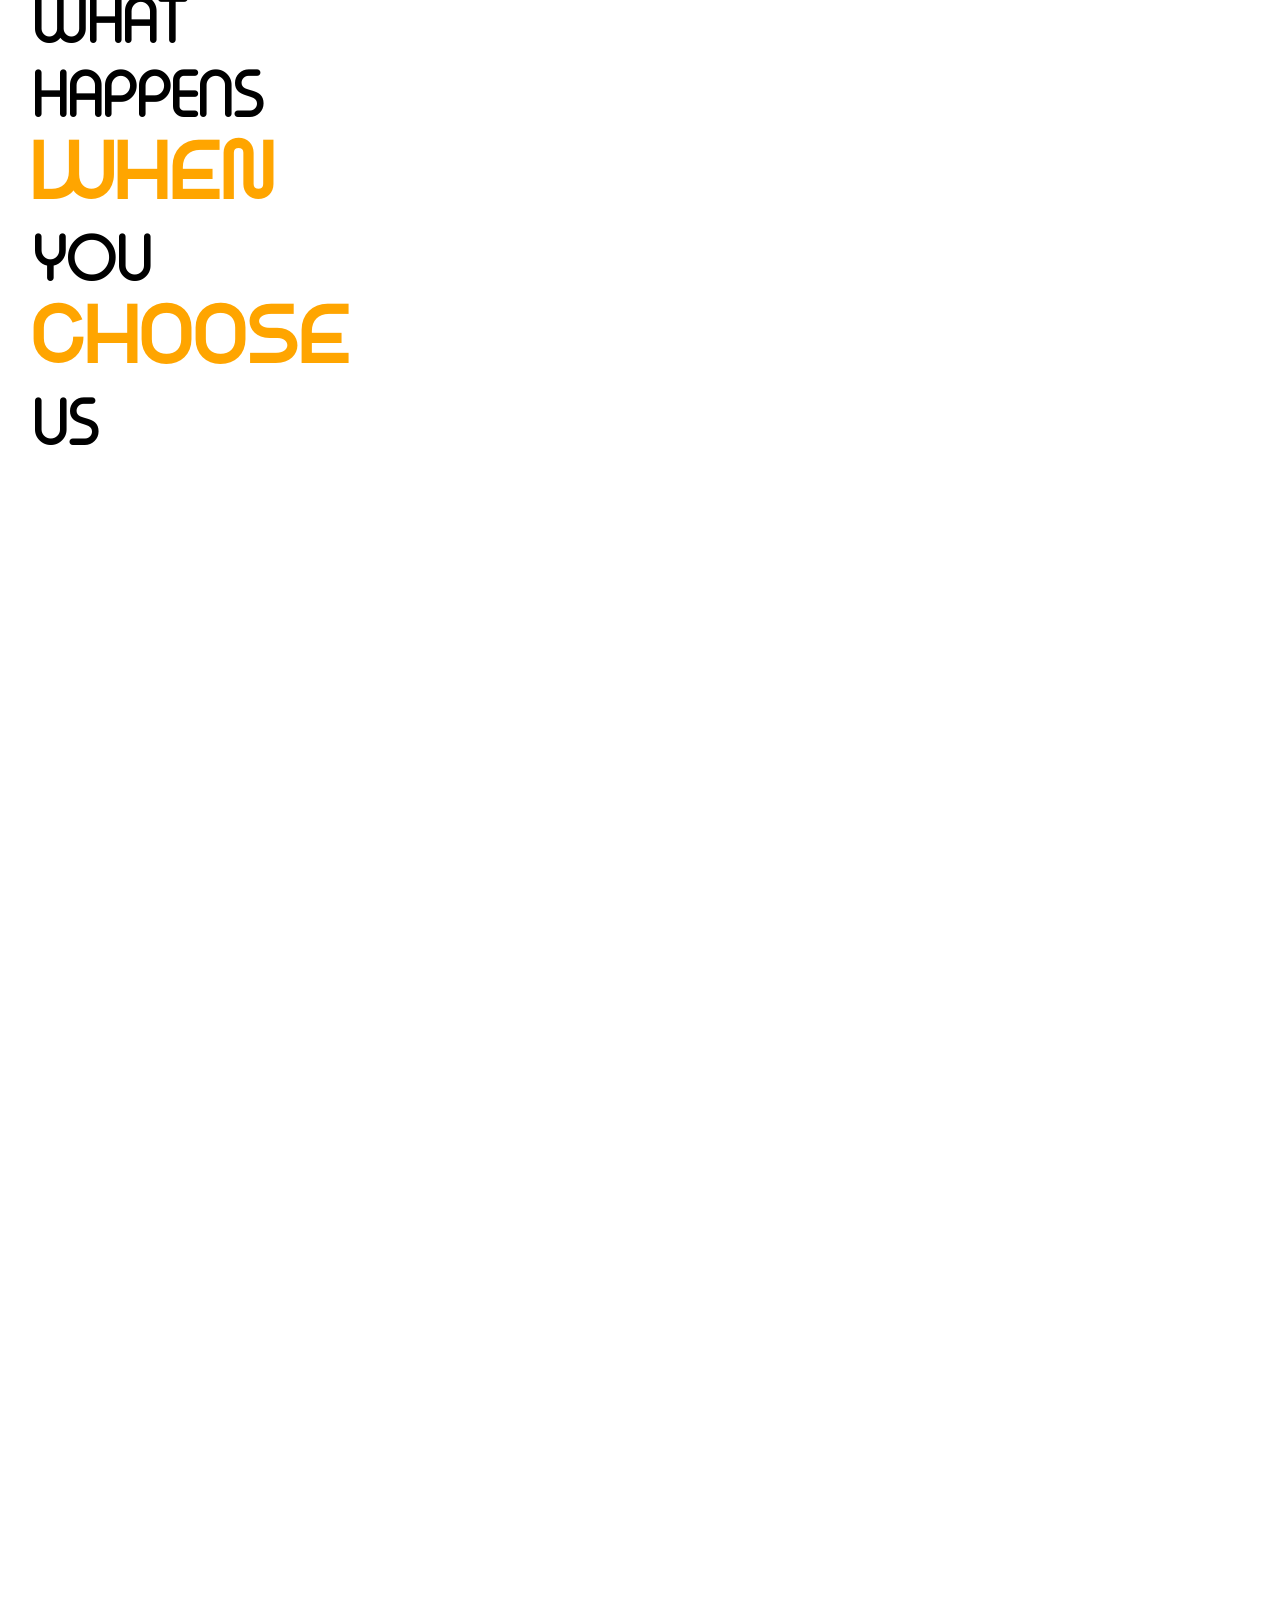
==== commit a8f01f0e: "feature final styling" ====
--- a/index.html
+++ b/index.html
@@ -74,10 +74,6 @@
           <h1>Be the One</h1>
           <h3>They remember</h3>
         </div>
-        <div class="featurebox">
-          <h1>Eager to Benefit</h1>
-          <h3>We Always try to make most profit to you</h3>
-        </div>
       </section>
 </main>
     
--- a/style.css
+++ b/style.css
@@ -276,7 +276,7 @@
 #feature{
     position: relative;
     width: 100%;
-    height: 280vh;
+    height: 300vh;
     padding: 4rem 2rem;
     animation: slideUp;
     animation-timeline: scroll();
@@ -337,12 +337,33 @@
         transform: translateY(0);
     }
 }
-#feature:nth-child(1){
+.featurebox:nth-child(2){
+    color:white;
+    font-family: kregan;
+    font-size: 4rem;
+    letter-spacing: 5px;
+}
+.featurebox:nth-child(2) h3{
+    letter-spacing: 15px;
+}
+.featurebox:nth-child(2) span{
+    color:orange;
+}
+.featurebox:nth-child(3){
     color:white;
     font-family: kregan;
     font-size: 5rem;
     letter-spacing: 5px;
 }
+.featurebox:nth-child(3) h3{
+    color:white;
+    font-family: kregan;
+    font-size: 5rem;
+    letter-spacing: 5px;
+    padding: 15px 15px;
+   background-color: orange;
+}
+
 @keyframes colorChange{
     0%{
         color: black;
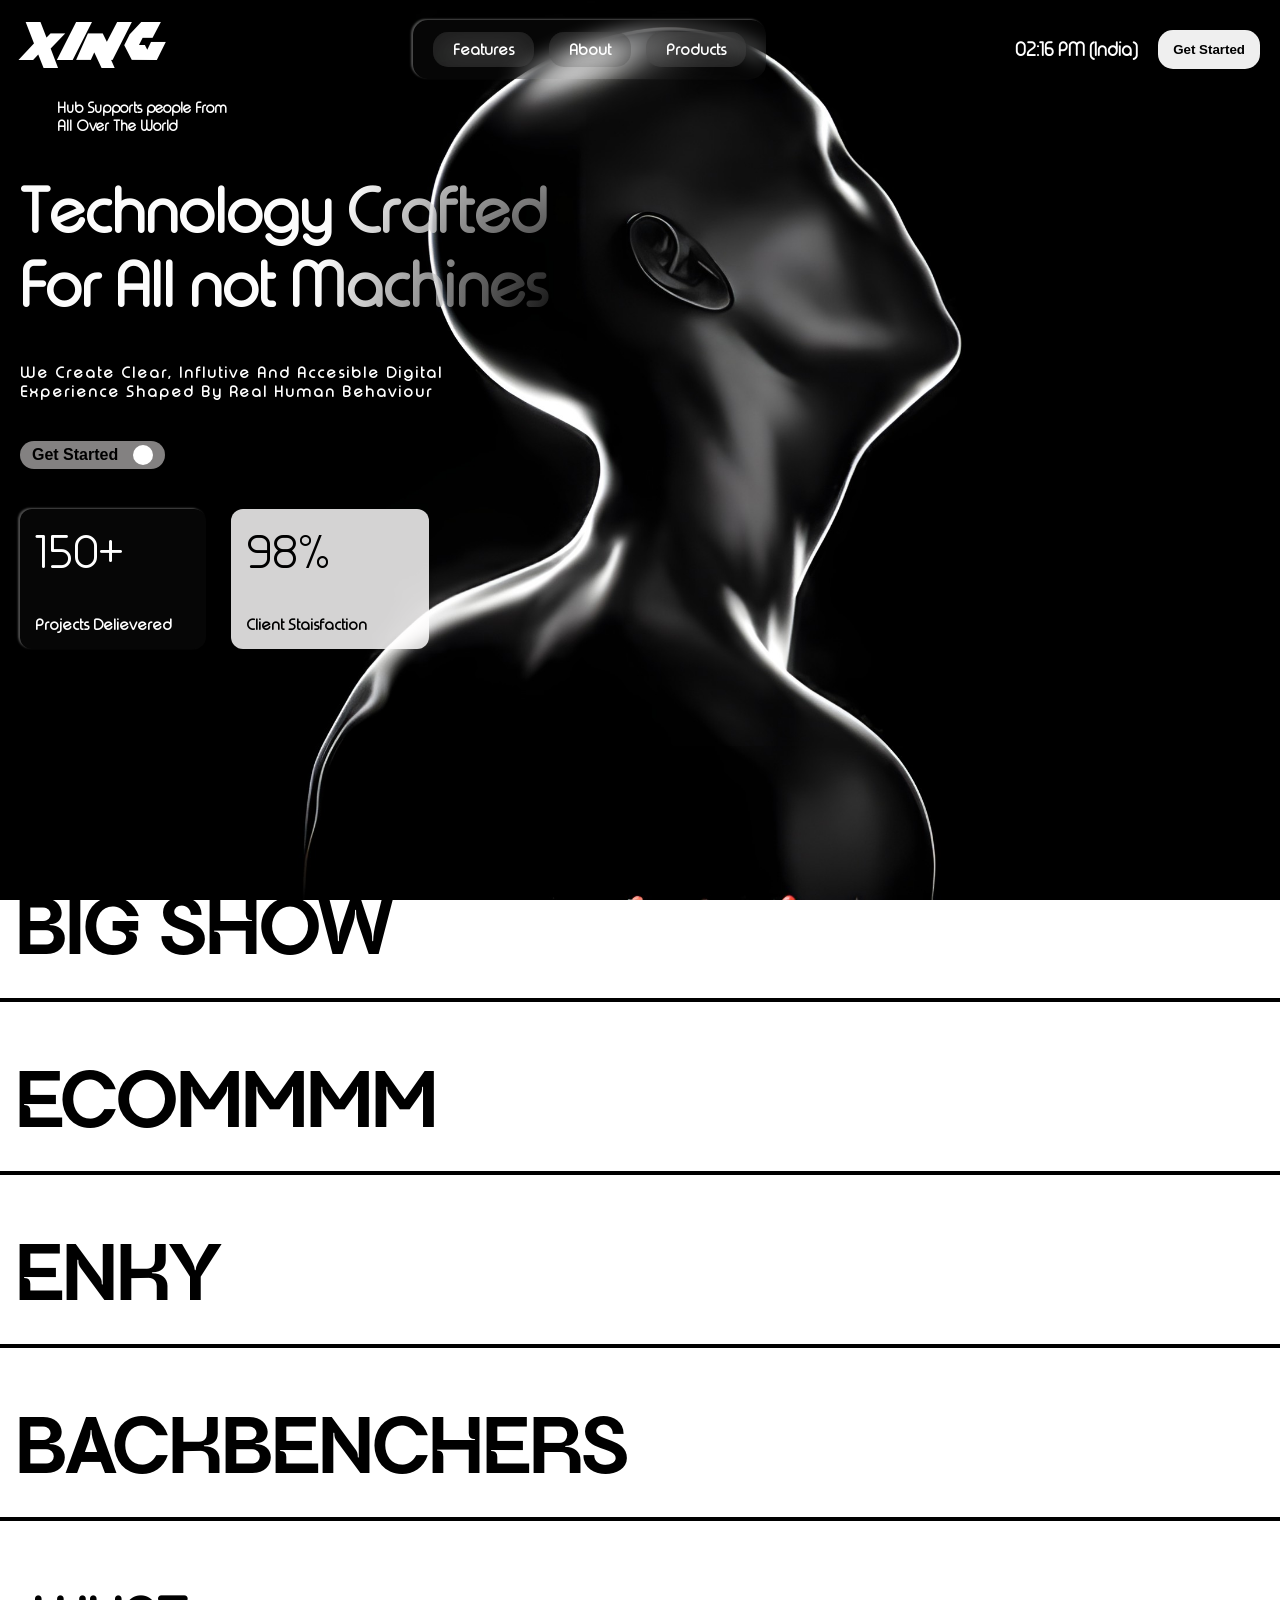
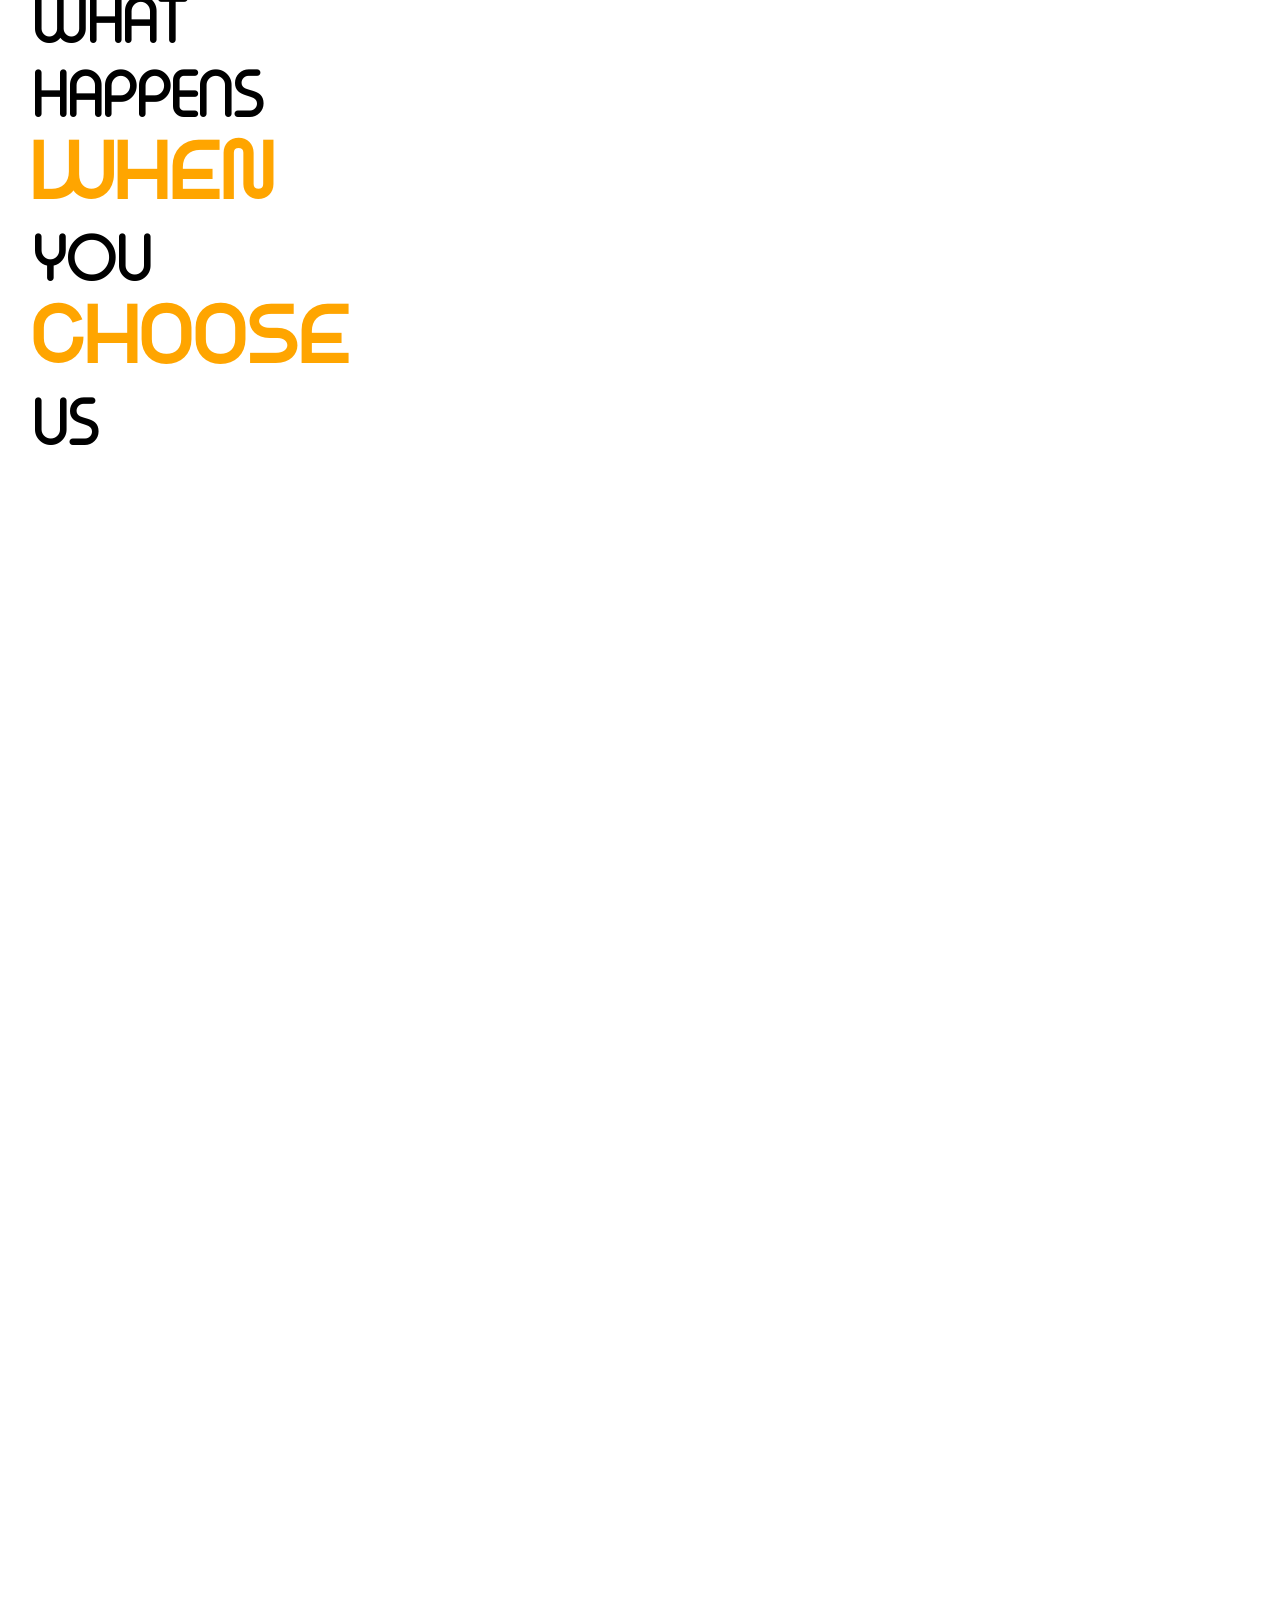
==== commit 1807bc61: "project1 done" ====
--- a/index.html
+++ b/index.html
@@ -17,7 +17,6 @@
              <h1 class="brand">Xing</h1>
               <nav id="Navigations">
                 <a href="#">Features</a>
-                <a href="#">How It Works</a>
                 <a href="#">About</a>
                 <a href="#">Products</a>
               </nav>
@@ -48,7 +47,7 @@
         </div>
         </div>
       </div>
-       <section id="about">
+       <section id="products">
         <div class="elem">
           <h1>Big Show<i class="arrow ri-arrow-right-line"></i></h1>
           <img src="https://i.pinimg.com/1200x/fa/55/d6/fa55d6a532e16a0dc4e11ef6059b0287.jpg" alt="">
--- a/style.css
+++ b/style.css
@@ -7,7 +7,7 @@
     src: url(./Typo_Round_Light_Demo.otf);
 }
 @font-face {
-    font-family: about;
+    font-family: products;
     src: url(./gafter.otf);
 }
 @font-face {
@@ -194,14 +194,14 @@
         font-size: 3rem;
       font-weight: 400;
 }
-#about{
+#products{
     margin-top: 20vh;
     animation: reveal;
     animation-timeline: view();
     animation-range: entry 0% exit 80%;
     overflow-x: hidden;
 }
-#about::-webkit-scrollbar{
+#products::-webkit-scrollbar{
     display: none;
 }
 @keyframes reveal{
@@ -219,7 +219,7 @@
     height: fit-content;
     display: flex;
     align-items: center;
-    font-family: about;
+    font-family: products;
     padding:1rem 1rem;
     padding-top: 4rem;
     border-bottom: 4px solid black;
